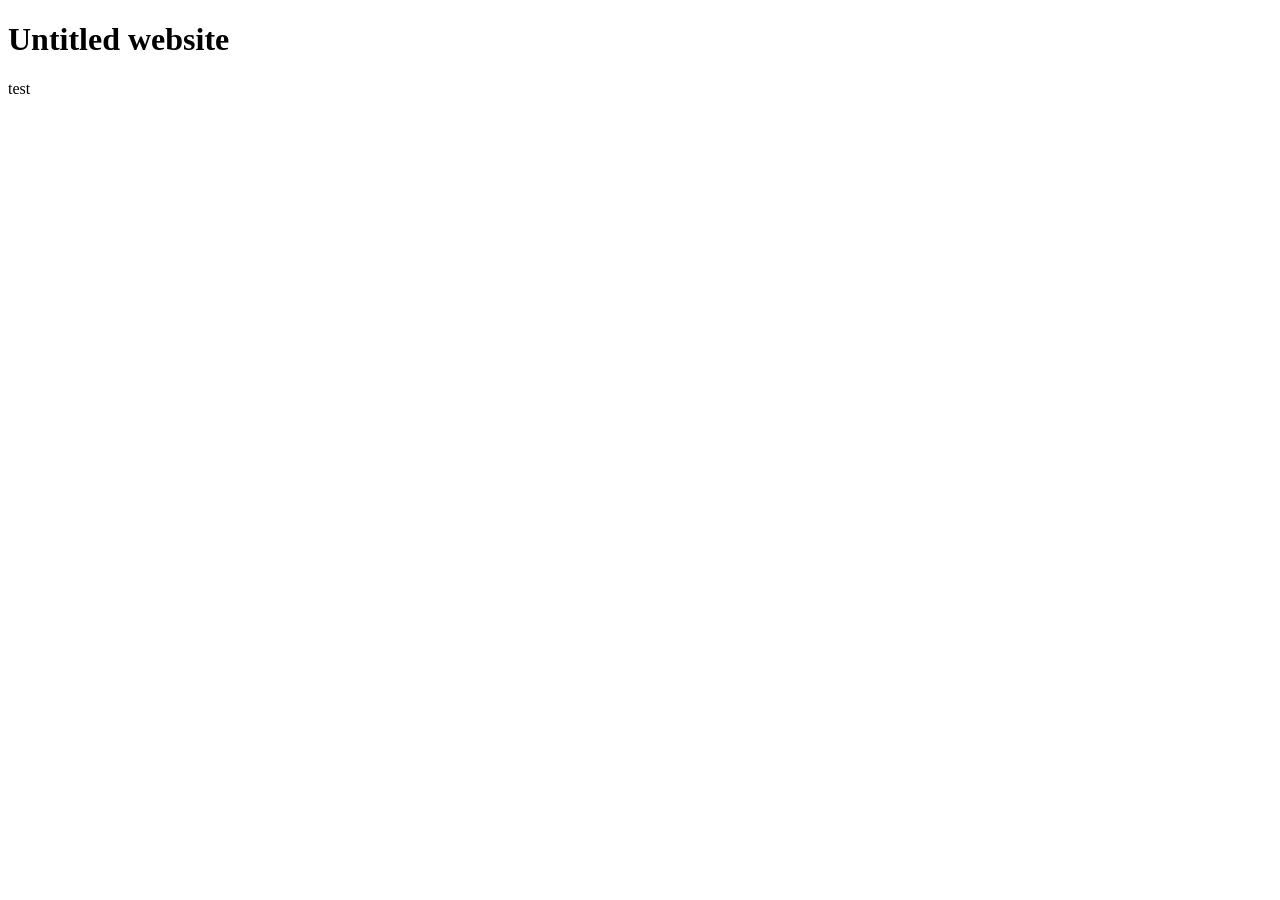
==== index.html @ 208bfada "updated html and css" ====
<!DOCTYPE html>
<html lang="en">
    <head>
        <title>Wickedly Wonderous Website</title>
        <link href="styles.css" rel="stylesheet" type="text/css">
    </head>

    <h1>Untitled website</h1>
    <p>test</p>
</html>
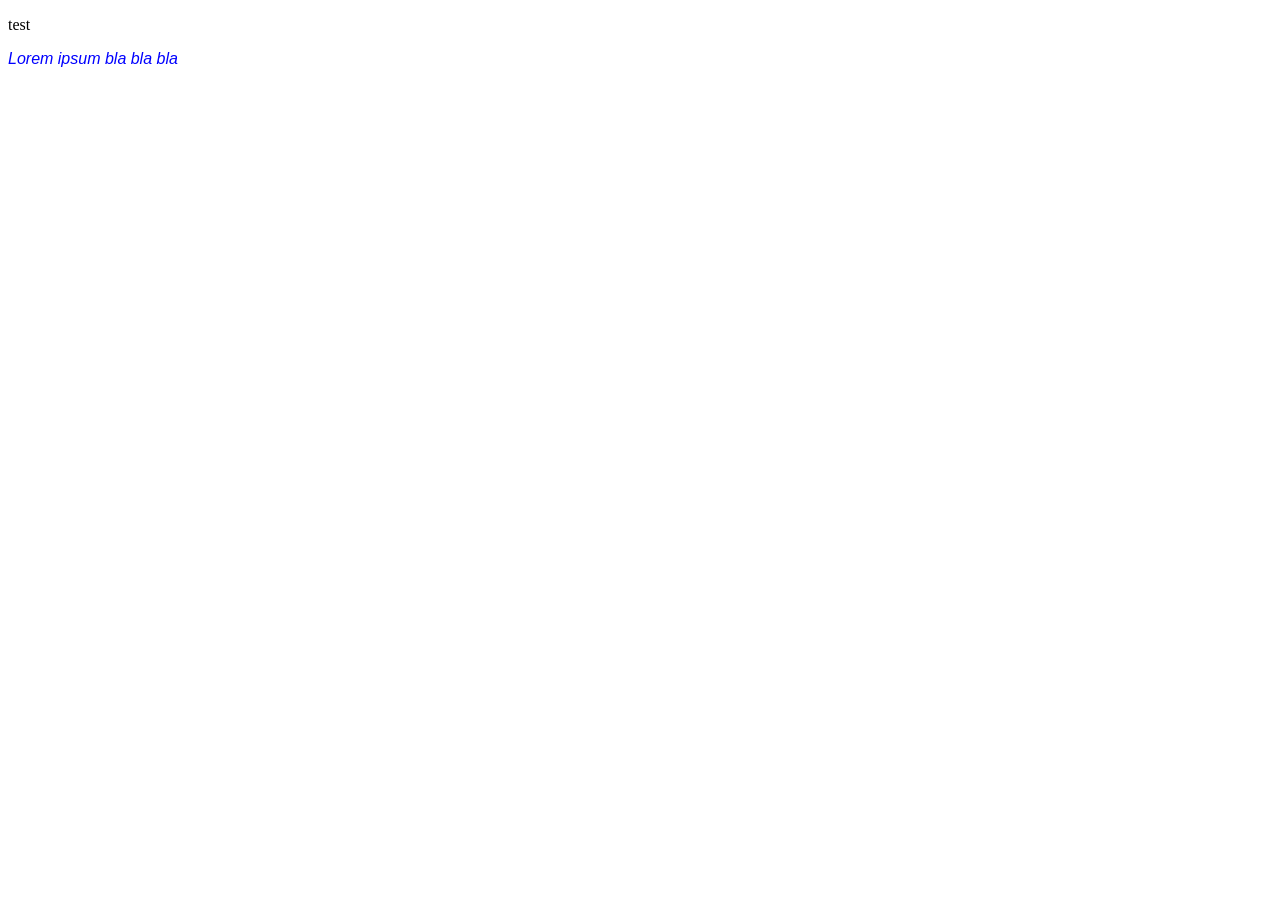
==== commit 8789edb6: "updated html and css" ====
--- a/index.html
+++ b/index.html
@@ -4,7 +4,6 @@
         <title>Wickedly Wonderous Website</title>
         <link href="styles.css" rel="stylesheet" type="text/css">
     </head>
-
-    <h1>Untitled website</h1>
     <p>test</p>
+    <p class="quote">Lorem ipsum bla bla bla</p>
 </html>
--- a/styles.css
+++ b/styles.css
@@ -0,0 +1,5 @@
+.quote {
+    color: blue;
+    font-family: sans-serif;
+    font-style: italic;
+}
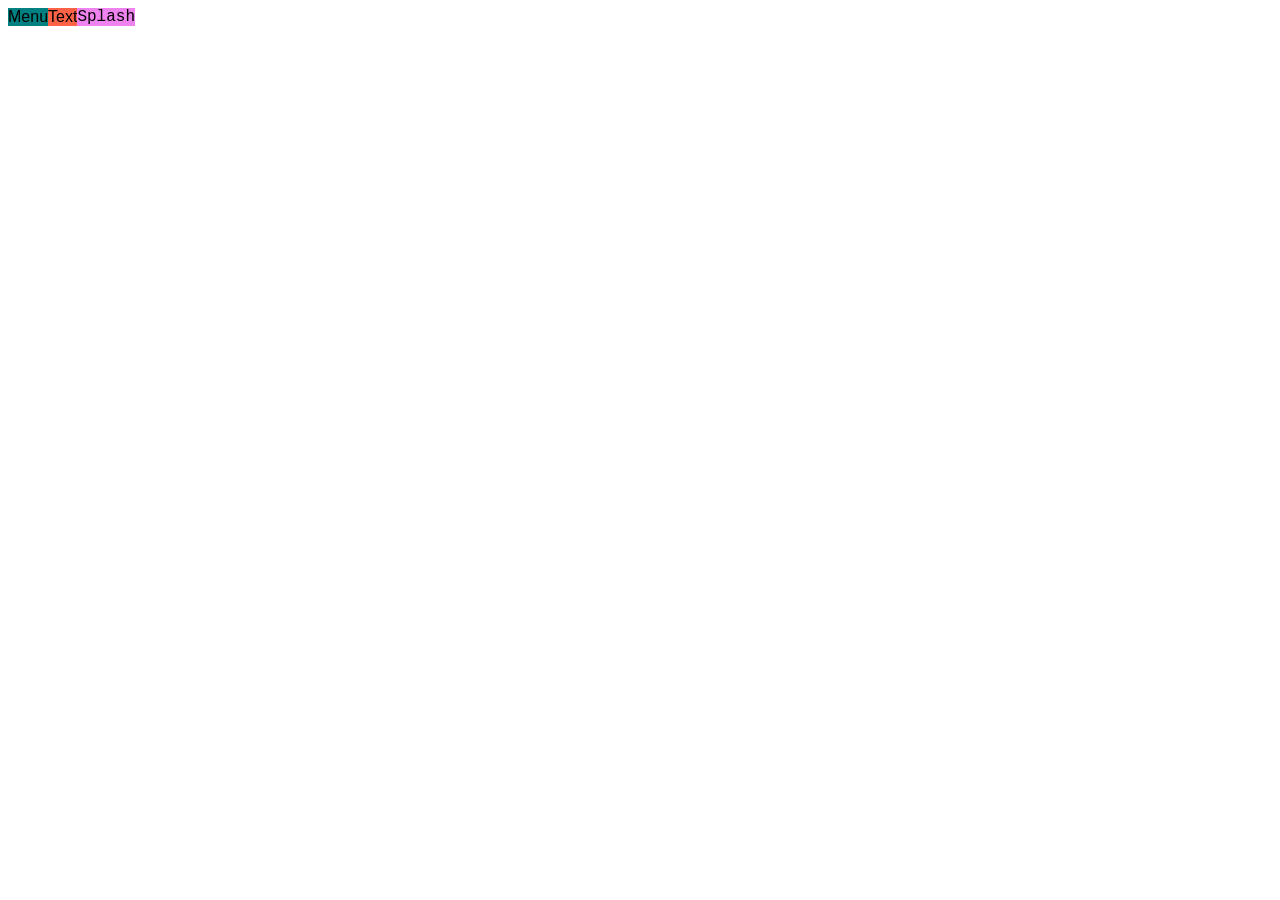
==== commit 1c6d16bc: "updated html and css" ====
--- a/index.html
+++ b/index.html
@@ -4,6 +4,7 @@
         <title>Wickedly Wonderous Website</title>
         <link href="styles.css" rel="stylesheet" type="text/css">
     </head>
-    <p>test</p>
-    <p class="quote">Lorem ipsum bla bla bla</p>
+    <div id="menu">Menu</div>
+    <div id="text">Text</div>
+    <div id="splash">Splash</div>
 </html>
--- a/styles.css
+++ b/styles.css
@@ -1,5 +1,17 @@
-.quote {
-    color: blue;
-    font-family: sans-serif;
-    font-style: italic;
+#menu {
+    float: left;
+    background-color: teal;
+    font-family: Helvetica, Arial, sans-serif;
+}
+
+#text {
+    float: left;
+    background-color:tomato;
+    font-family: Helvetica, Arial, sans-serif;
+}
+
+#splash {
+    float: left;
+    background-color: violet;
+    font-family: 'Courier New', Courier, monospace;
 }
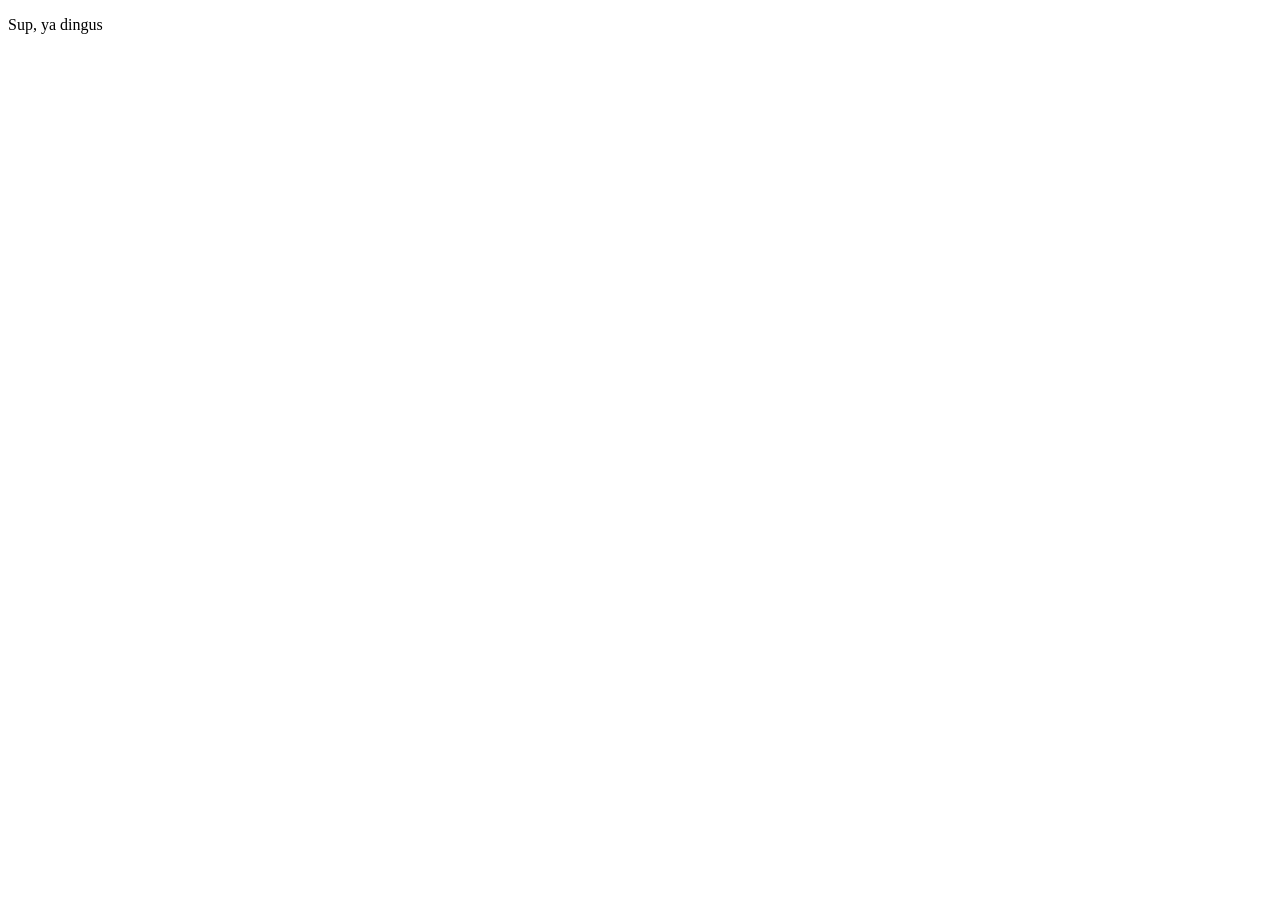
==== commit 9edb4ece: "updated html and css" ====
--- a/index.html
+++ b/index.html
@@ -4,7 +4,5 @@
         <title>Wickedly Wonderous Website</title>
         <link href="styles.css" rel="stylesheet" type="text/css">
     </head>
-    <div id="menu">Menu</div>
-    <div id="text">Text</div>
-    <div id="splash">Splash</div>
+    <p>Sup, ya dingus</p>
 </html>
--- a/styles.css
+++ b/styles.css
@@ -1,17 +1,20 @@
 #menu {
     float: left;
-    background-color: teal;
+    background-color:tomato;
     font-family: Helvetica, Arial, sans-serif;
+    overflow: auto;
 }
 
 #text {
     float: left;
-    background-color:tomato;
+    background-color:purple;
     font-family: Helvetica, Arial, sans-serif;
+    overflow: auto;
 }
 
 #splash {
     float: left;
     background-color: violet;
     font-family: 'Courier New', Courier, monospace;
+    overflow: auto;
 }
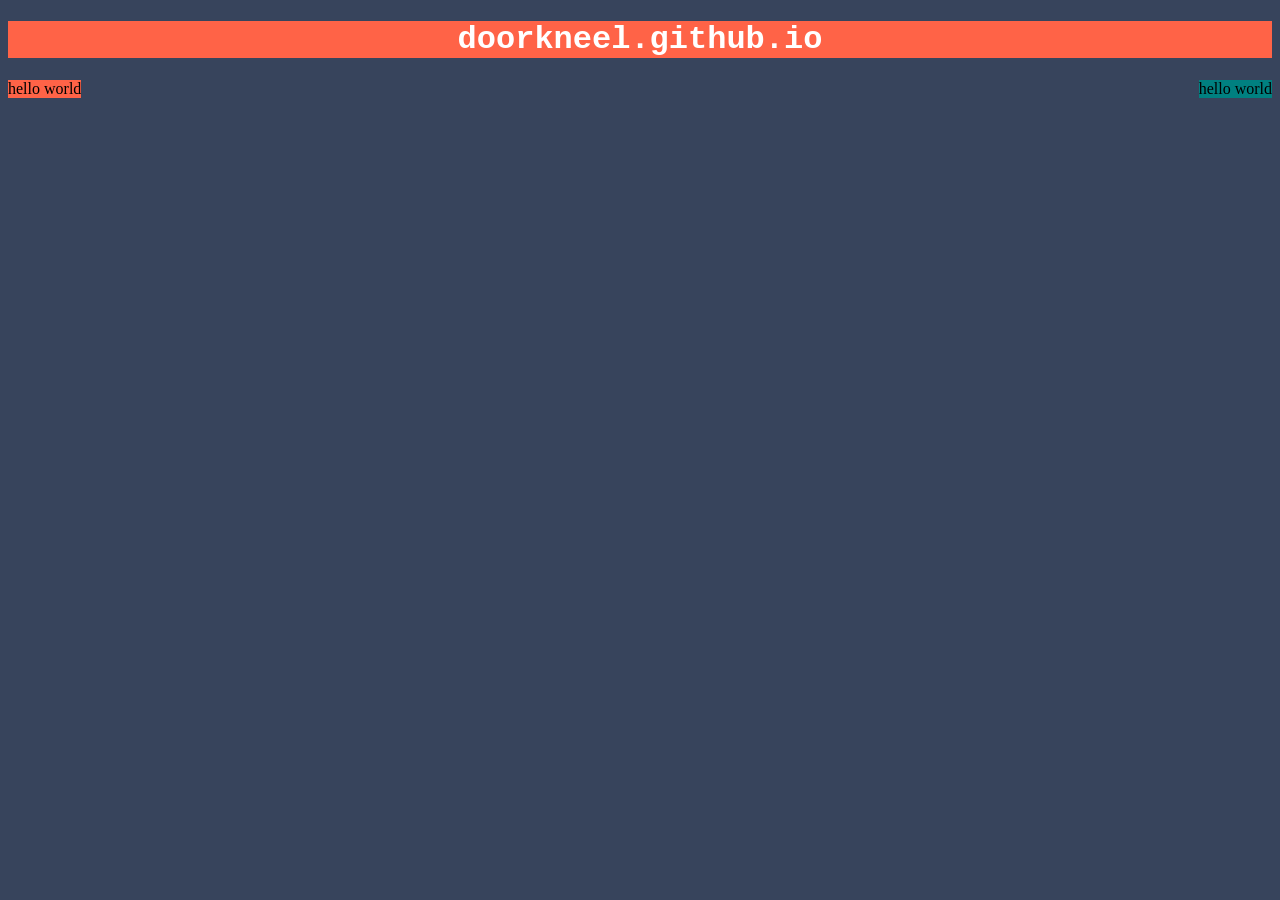
==== commit dd977be8: "updated html and css" ====
--- a/index.html
+++ b/index.html
@@ -1,8 +1,17 @@
 <!DOCTYPE html>
 <html lang="en">
+
     <head>
         <title>Wickedly Wonderous Website</title>
         <link href="styles.css" rel="stylesheet" type="text/css">
     </head>
-    <p>Sup, ya dingus</p>
+
+    <div id="header">
+        <h1>doorkneel.github.io</h1>
+    </div>
+
+    <div id="wrap">
+        <div id="menu">hello world</div>
+        <div id="text">hello world</div>
+    </div>
 </html>
--- a/styles.css
+++ b/styles.css
@@ -1,20 +1,35 @@
+/*Block modifications*/
+body {
+    background-color: #37445c;
+}
+
+#header {
+    background-color: tomato;
+    text-align: center;
+}
+
+#wrap {
+    background-color: white;
+}
+
 #menu {
+    background-color: tomato;
     float: left;
-    background-color:tomato;
-    font-family: Helvetica, Arial, sans-serif;
-    overflow: auto;
 }
 
 #text {
-    float: left;
-    background-color:purple;
-    font-family: Helvetica, Arial, sans-serif;
-    overflow: auto;
+    float: right;
+    background-color: teal;
 }
 
-#splash {
-    float: left;
-    background-color: violet;
+
+/*Text modifications*/
+
+h1 {
+    color: white;
     font-family: 'Courier New', Courier, monospace;
-    overflow: auto;
+}
+
+p {
+    color:white;
 }
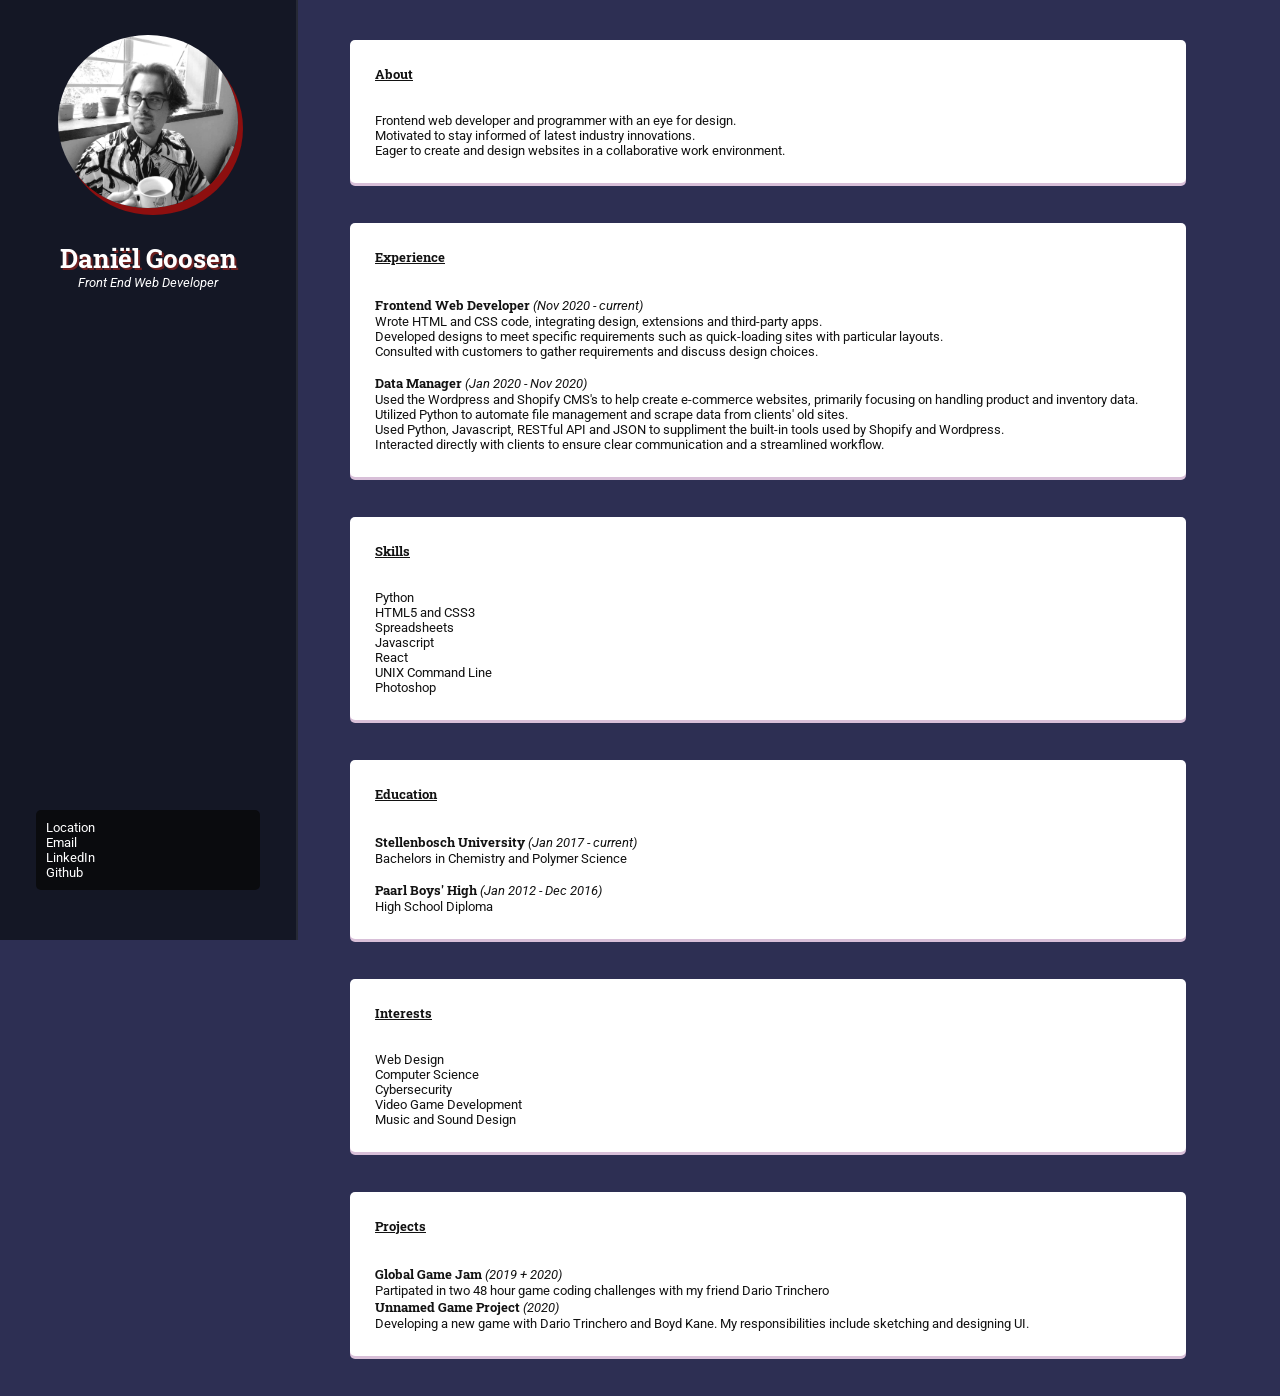
==== commit 0c15873a: "Add files via upload" ====
--- a/index.html
+++ b/index.html
@@ -1,17 +1,93 @@
 <!DOCTYPE html>
-<html lang="en">
+<html>
+    <head>
+        <link rel="stylesheet" href="styles.css">
+    </head>
+    <body>
+        <div class="side">
+            <div class="profile">
+                <div class="photo">
+                    <img class="avatar" src="profile.jpeg">
+                </div>
+                <div class="info">
+                    <h1>Daniël Goosen</h1>
+                    <i>Front End Web Developer</i>
+                </div>
+            </div>
 
-    <head>
-        <title>Wickedly Wonderous Website</title>
-        <link href="styles.css" rel="stylesheet" type="text/css">
-    </head>
+            <div class="contact">
+                <p>Location</p>
+                <p>Email</p>
+                <p>LinkedIn</p>
+                <p>Github</p>
+            </div>
+        </div>
+        <div class="content">
+            <div class="about box">
+                <h2>About</h2>
+                <p>Frontend web developer and programmer with an eye for design.</p>
+                <p>Motivated to stay informed of latest industry innovations.</p>
+                <p>Eager to create and design websites in a collaborative work environment.</p>
+            </div>
+            <div class="experience box">
 
-    <div id="header">
-        <h1>doorkneel.github.io</h1>
-    </div>
+                <h2>Experience</h2>               
+                
+                <b>Frontend Web Developer</b>
+                <i>(Nov 2020 - current)</i>
+                <p>Wrote HTML and CSS code, integrating design, extensions and third-party apps.</p>
+                <p>Developed designs to meet specific requirements such as quick-loading sites with particular layouts.</p>
+                <p>Consulted with customers to gather requirements and discuss design choices.</p>
+                <br>
+                <b>Data Manager</b>
+                <i>(Jan 2020 - Nov 2020)</i>
+                <p>Used the Wordpress and Shopify CMS's to help create e-commerce websites, primarily focusing on handling product and inventory data.</p>
+                <p>Utilized Python to automate file management and scrape data from clients' old sites.</p>
+                <p>Used Python, Javascript, RESTful API and JSON to suppliment the built-in tools used by Shopify and Wordpress.</p>
+                <p>Interacted directly with clients to ensure clear communication and a streamlined workflow.</p>
 
-    <div id="wrap">
-        <div id="menu">hello world</div>
-        <div id="text">hello world</div>
-    </div>
+            </div>
+            <div class="skills box">
+                <h2>Skills</h2>
+                <p>Python</p>
+                <p>HTML5 and CSS3</p>
+                <p>Spreadsheets</p>
+                <p>Javascript</p>
+                <p>React</p>
+                <p>UNIX Command Line</p>
+                <p>Photoshop</p>
+            </div>
+            <div class="education box">
+                <h2>Education</h2>
+                <b>Stellenbosch University</b>
+                <i>(Jan 2017 - current)</i>
+                <p>Bachelors in Chemistry and Polymer Science</p>
+                <br>
+                <b>Paarl Boys' High</b>
+                <i>(Jan 2012 - Dec 2016)</i>
+                <p>High School Diploma</p>
+
+            </div>
+            <div class="interests box">
+                <h2>Interests</h2>
+                <p>Web Design</p>
+                <p>Computer Science</p>
+                <p>Cybersecurity</p>
+                <p>Video Game Development</p>
+                <p>Music and Sound Design</p>
+            </div>
+
+            <div class="projects box">
+                <h2>Projects</h2>
+                <b>Global Game Jam</b>
+                <i>(2019 + 2020)</i>
+                <p>Partipated in two 48 hour game coding challenges with my friend Dario Trinchero</p>
+
+                <b>Unnamed Game Project</b>
+                <i>(2020)</i>
+                <p>Developing a new game with Dario Trinchero and Boyd Kane. 
+                    My responsibilities include sketching and designing UI.</p>
+            </div>
+        </div>
+    </body>
 </html>
--- a/styles.css
+++ b/styles.css
@@ -1,35 +1,113 @@
-/*Block modifications*/
-body {
-    background-color: #37445c;
+@import url('https://fonts.googleapis.com/css2?family=Montserrat&family=Roboto+Slab&display=swap');
+@import url('https://fonts.googleapis.com/css2?family=Montserrat&family=Roboto&display=swap');
+
+
+* {
+	padding: 0;
+	margin: 0;
+	font-family: 'Roboto', serif;
+	font-size: 0.9rem;
 }
 
-#header {
-    background-color: tomato;
-    text-align: center;
+body {
+	display: flex;
+	justify-content: flex-start;
+
+	background-color: #2d2f53;
+	/* opacity: 0.4;
+	background-image: radial-gradient(#444CF7 1px, #E5E5F7 1px);
+	background-size: 20px 20px; */
 }
 
-#wrap {
-    background-color: white;
+h1 {
+	font-family: 'Roboto Slab', serif;
+	margin-top: 15px;
+	font-size: 1.8rem;
+	text-shadow: 2px 2px #6e1f1f;
 }
 
-#menu {
-    background-color: tomato;
-    float: left;
+h2, h4, b {
+	margin-bottom: 15px;
+	font-family: 'Roboto Slab', serif;
 }
 
-#text {
-    float: right;
-    background-color: teal;
+h2 {
+	text-decoration: underline;
+	margin-bottom: 30px;
+}
+
+h3 {
+	font-family: 'Roboto Slab', serif;
+	font-weight: lighter;
+	margin: 30px;
+}
+
+ul {
+	margin: 15px 0;
+	list-style: none;
+}
+
+li {
+	font-size: 0.8rem;
 }
 
 
-/*Text modifications*/
-
-h1 {
-    color: white;
-    font-family: 'Courier New', Courier, monospace;
+img {
+	border-radius: 50%;
+	width: 100%;
 }
 
-p {
-    color:white;
+.box {
+	margin: 40px 30px;
+	padding: 25px;
+	border-radius: 5px;
+	background-color:white;
+	color: #121212;
+	box-shadow: 0 3px thistle;
+}
+
+.side {
+	position: fixed;
+	display: flex;
+	justify-content: space-between;
+	align-items: center;
+	text-align: center;
+	flex-direction: column;
+	width: 20%;
+	height: 100%;
+	padding: 20px;
+
+	background-color: #141725;
+	box-shadow: 2px 0 #262935;
+	color: white;
+}
+
+.content {
+	margin-left: 25%;
+	width: 70%;
+}
+
+.contact {
+	margin-bottom: 30px;
+	padding: 10px;
+	width: 80%;
+	text-align: start;
+	font-family: sans-serif;
+	border-radius: 5px;
+	background-color: #0a0b0e;
+}
+
+.profile {
+	display: flex;
+	align-items: center;
+	flex-direction: column;
+}
+
+.photo {
+	width: 70%;
+	margin: 15px;
+}
+
+.avatar {
+	box-shadow: 5px 7px #8d0f0f;
 }
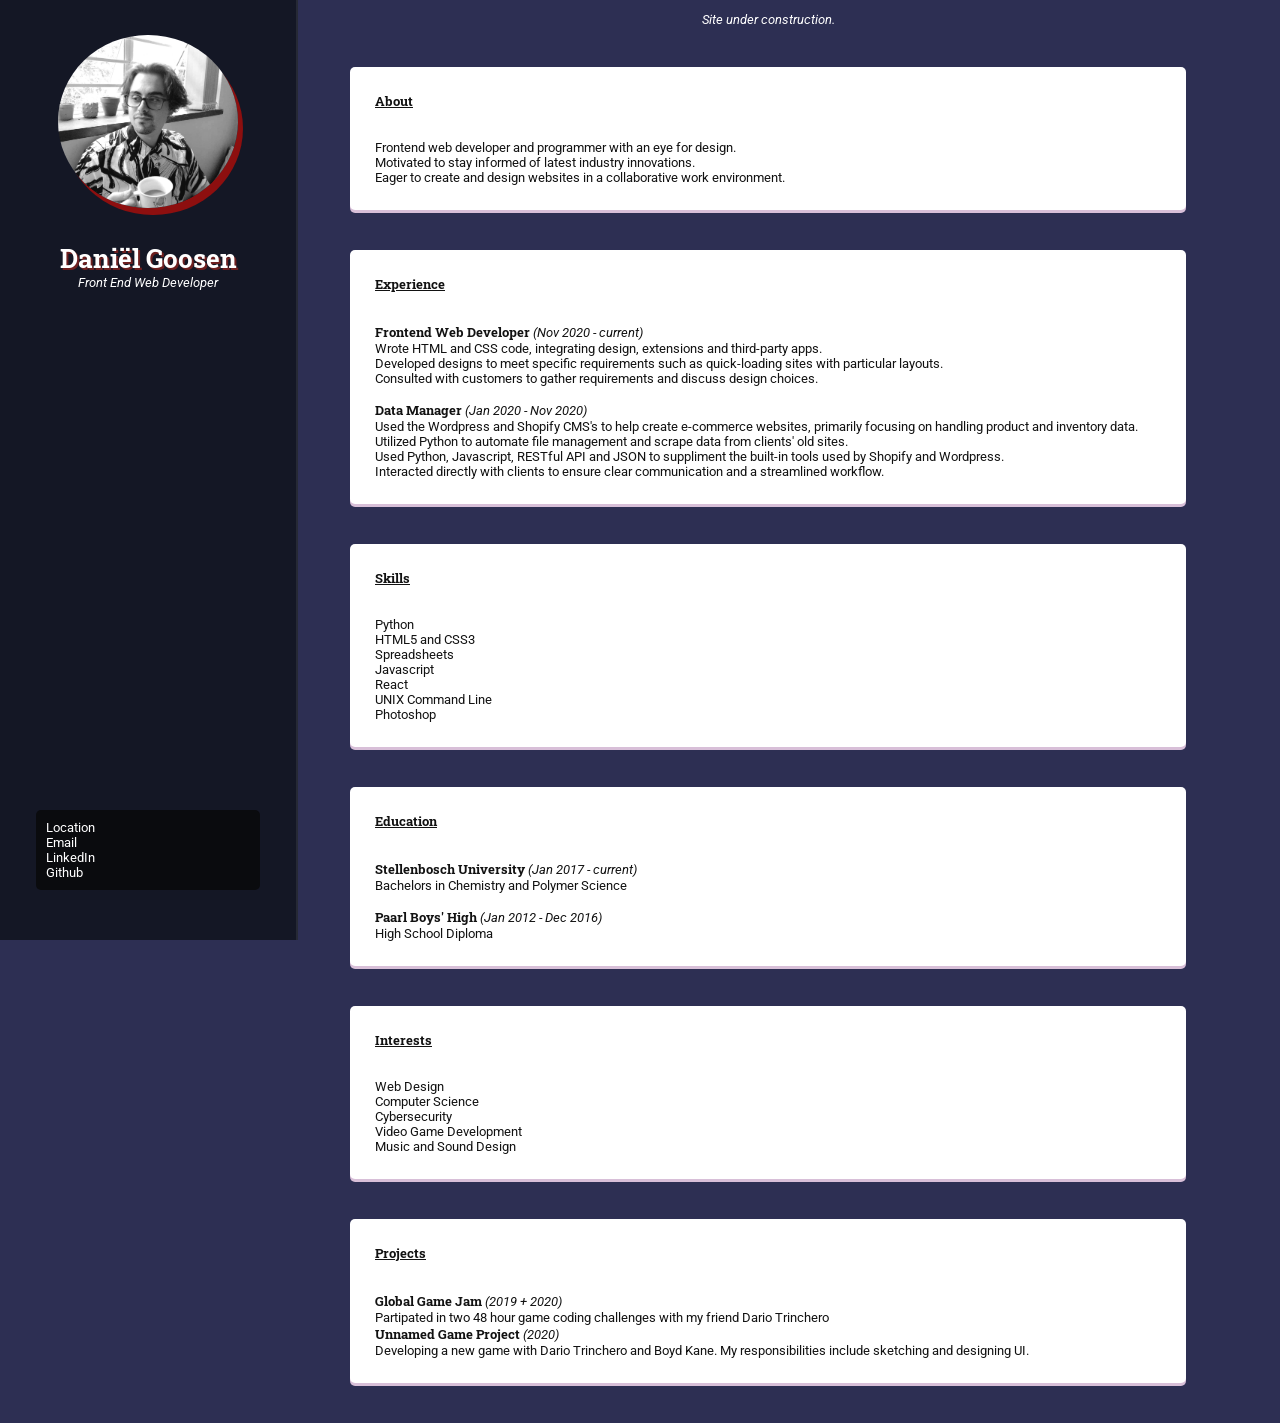
==== commit 51f52459: "Add files via upload" ====
--- a/index.html
+++ b/index.html
@@ -23,6 +23,9 @@
             </div>
         </div>
         <div class="content">
+            <div class="disclaimer" style="text-align: center; margin-top: 12px; color: white">
+                <i>Site under construction.</i>
+            </div>
             <div class="about box">
                 <h2>About</h2>
                 <p>Frontend web developer and programmer with an eye for design.</p>
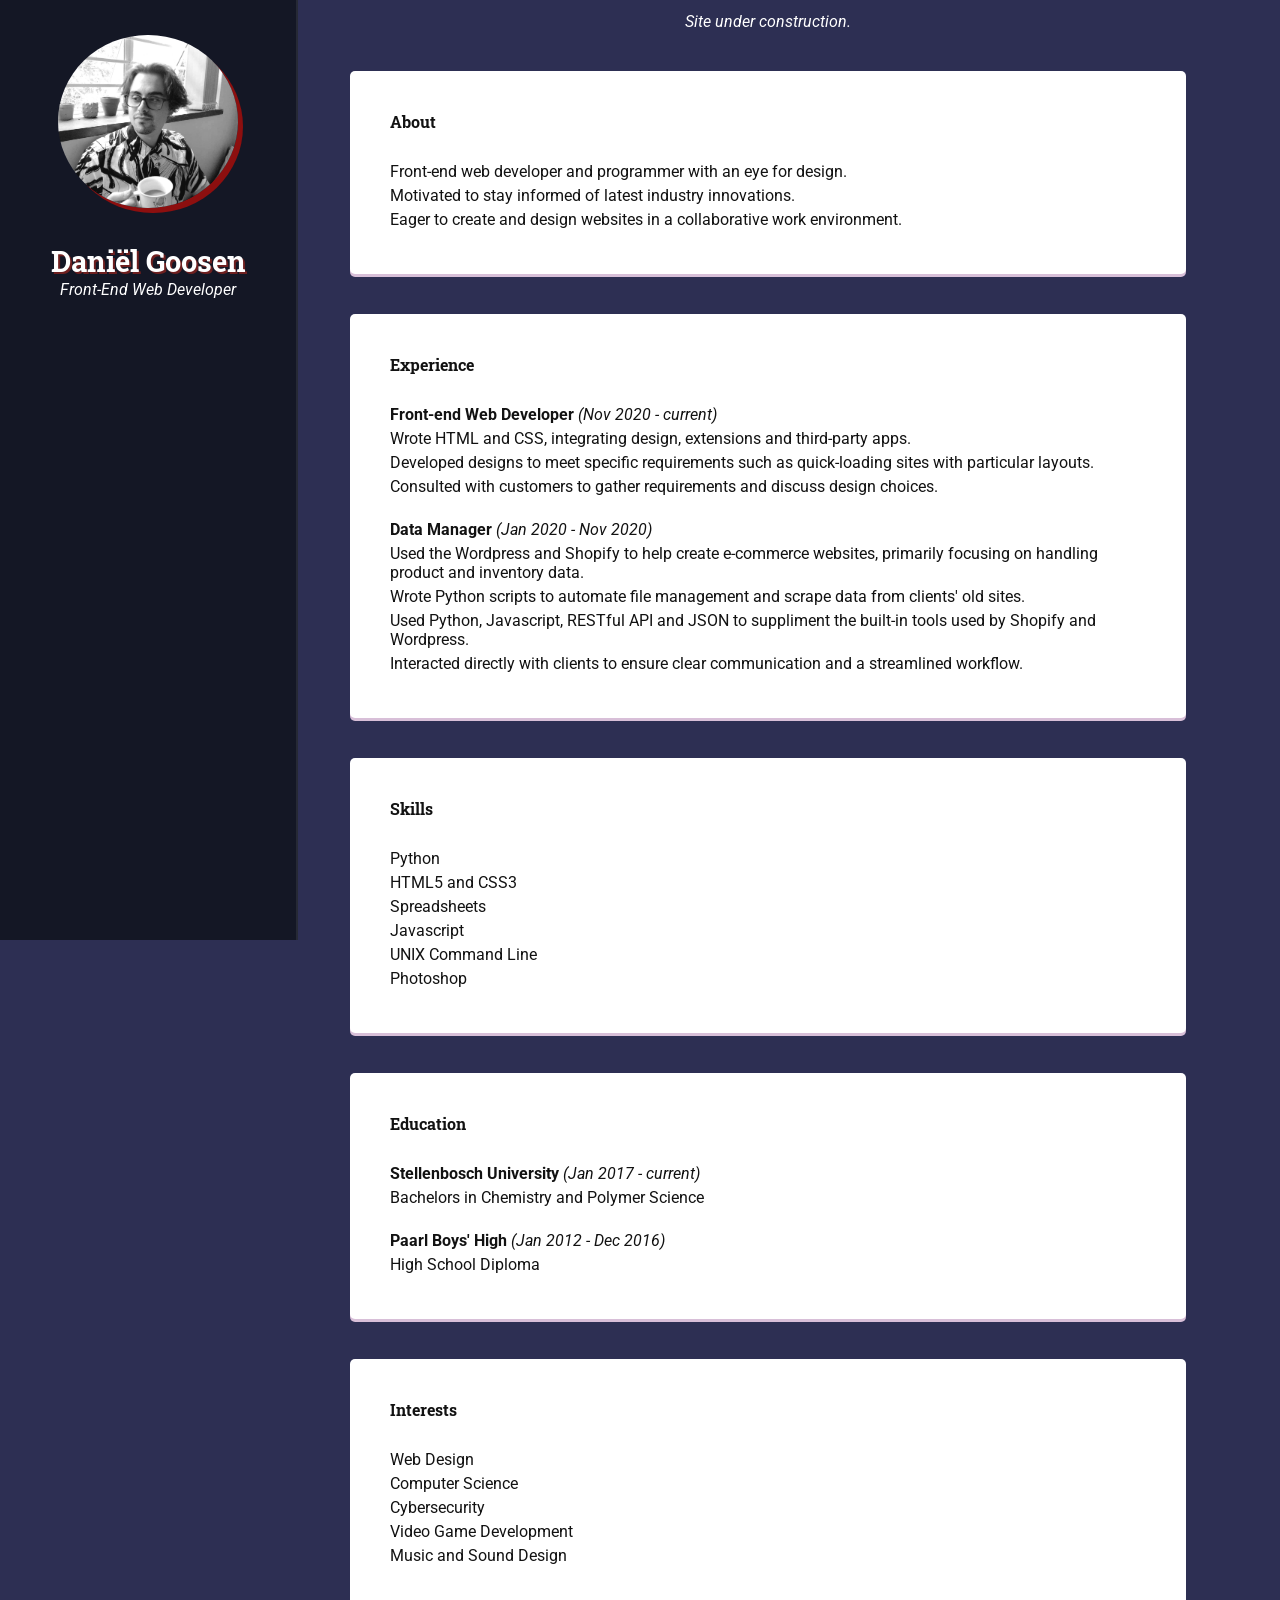
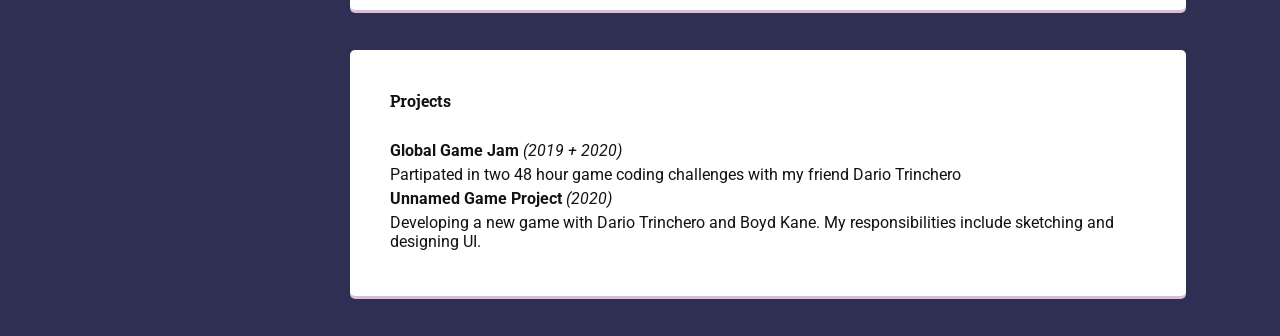
==== commit b2075799: "Add files via upload" ====
--- a/index.html
+++ b/index.html
@@ -11,15 +11,8 @@
                 </div>
                 <div class="info">
                     <h1>Daniël Goosen</h1>
-                    <i>Front End Web Developer</i>
+                    <i>Front-End Web Developer</i>
                 </div>
-            </div>
-
-            <div class="contact">
-                <p>Location</p>
-                <p>Email</p>
-                <p>LinkedIn</p>
-                <p>Github</p>
             </div>
         </div>
         <div class="content">
@@ -28,7 +21,7 @@
             </div>
             <div class="about box">
                 <h2>About</h2>
-                <p>Frontend web developer and programmer with an eye for design.</p>
+                <p>Front-end web developer and programmer with an eye for design.</p>
                 <p>Motivated to stay informed of latest industry innovations.</p>
                 <p>Eager to create and design websites in a collaborative work environment.</p>
             </div>
@@ -36,16 +29,16 @@
 
                 <h2>Experience</h2>               
                 
-                <b>Frontend Web Developer</b>
+                <b>Front-end Web Developer</b>
                 <i>(Nov 2020 - current)</i>
-                <p>Wrote HTML and CSS code, integrating design, extensions and third-party apps.</p>
+                <p>Wrote HTML and CSS, integrating design, extensions and third-party apps.</p>
                 <p>Developed designs to meet specific requirements such as quick-loading sites with particular layouts.</p>
                 <p>Consulted with customers to gather requirements and discuss design choices.</p>
                 <br>
                 <b>Data Manager</b>
                 <i>(Jan 2020 - Nov 2020)</i>
-                <p>Used the Wordpress and Shopify CMS's to help create e-commerce websites, primarily focusing on handling product and inventory data.</p>
-                <p>Utilized Python to automate file management and scrape data from clients' old sites.</p>
+                <p>Used the Wordpress and Shopify to help create e-commerce websites, primarily focusing on handling product and inventory data.</p>
+                <p>Wrote Python scripts to automate file management and scrape data from clients' old sites.</p>
                 <p>Used Python, Javascript, RESTful API and JSON to suppliment the built-in tools used by Shopify and Wordpress.</p>
                 <p>Interacted directly with clients to ensure clear communication and a streamlined workflow.</p>
 
@@ -56,7 +49,6 @@
                 <p>HTML5 and CSS3</p>
                 <p>Spreadsheets</p>
                 <p>Javascript</p>
-                <p>React</p>
                 <p>UNIX Command Line</p>
                 <p>Photoshop</p>
             </div>
--- a/styles.css
+++ b/styles.css
@@ -6,7 +6,7 @@
 	padding: 0;
 	margin: 0;
 	font-family: 'Roboto', serif;
-	font-size: 0.9rem;
+	font-size: 1rem;
 }
 
 body {
@@ -14,9 +14,6 @@
 	justify-content: flex-start;
 
 	background-color: #2d2f53;
-	/* opacity: 0.4;
-	background-image: radial-gradient(#444CF7 1px, #E5E5F7 1px);
-	background-size: 20px 20px; */
 }
 
 h1 {
@@ -32,7 +29,6 @@
 }
 
 h2 {
-	text-decoration: underline;
 	margin-bottom: 30px;
 }
 
@@ -57,9 +53,31 @@
 	width: 100%;
 }
 
+p {
+	margin: 5px 0;
+}
+
+a {
+	margin: 10px 0;
+	font-size: 0.9rem;
+	color: black;
+}
+
+a:hover {
+	color: red;
+}
+
+a:visited {
+	color: black;
+}
+
+b {
+	font-family: 'Roboto', sans-serif;
+}
+
 .box {
 	margin: 40px 30px;
-	padding: 25px;
+	padding: 40px;
 	border-radius: 5px;
 	background-color:white;
 	color: #121212;
@@ -88,13 +106,17 @@
 }
 
 .contact {
-	margin-bottom: 30px;
-	padding: 10px;
+	display: flex;
+	justify-content: space-around;
+	flex-direction: column;
+	margin-bottom: 35px;
+	padding: 15px;
 	width: 80%;
 	text-align: start;
 	font-family: sans-serif;
 	border-radius: 5px;
-	background-color: #0a0b0e;
+	background-color: white;
+	color: black;
 }
 
 .profile {
@@ -109,5 +131,5 @@
 }
 
 .avatar {
-	box-shadow: 5px 7px #8d0f0f;
+	box-shadow: 5px 5px #8d0f0f;
 }
